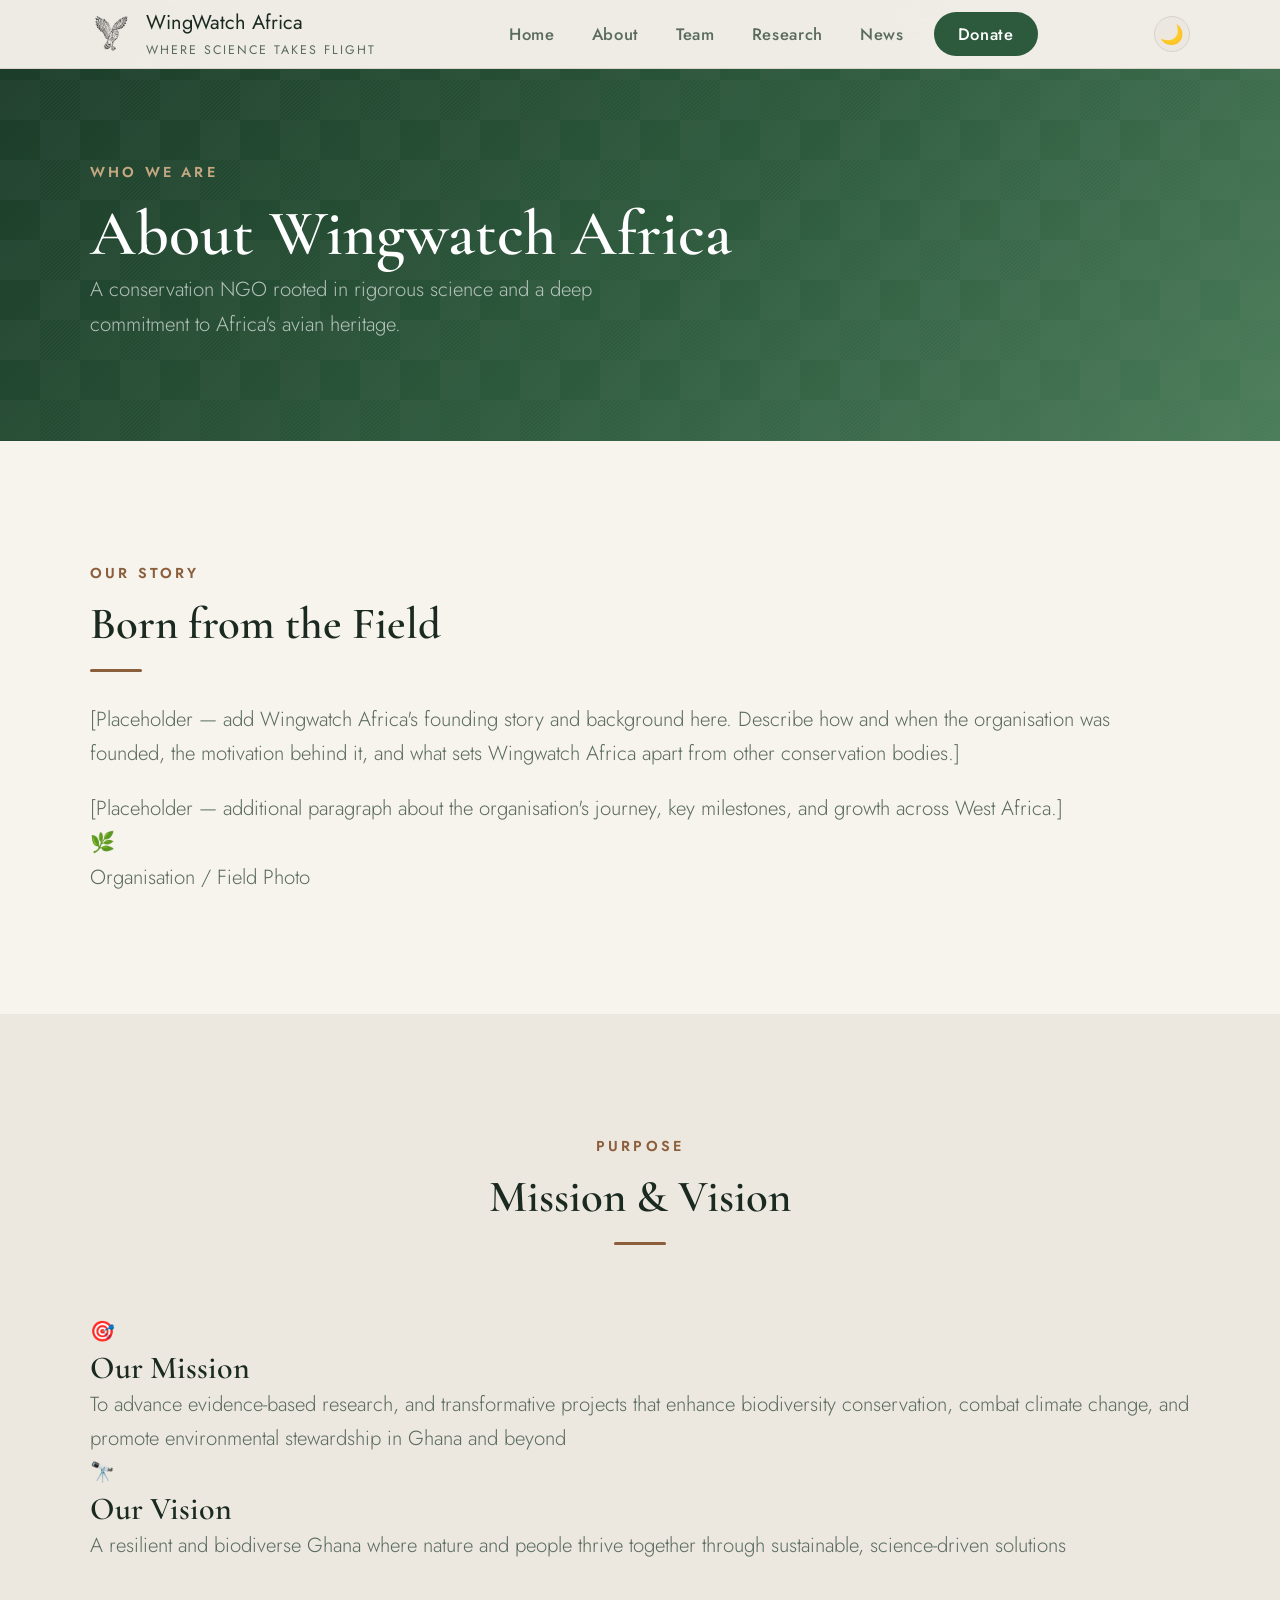
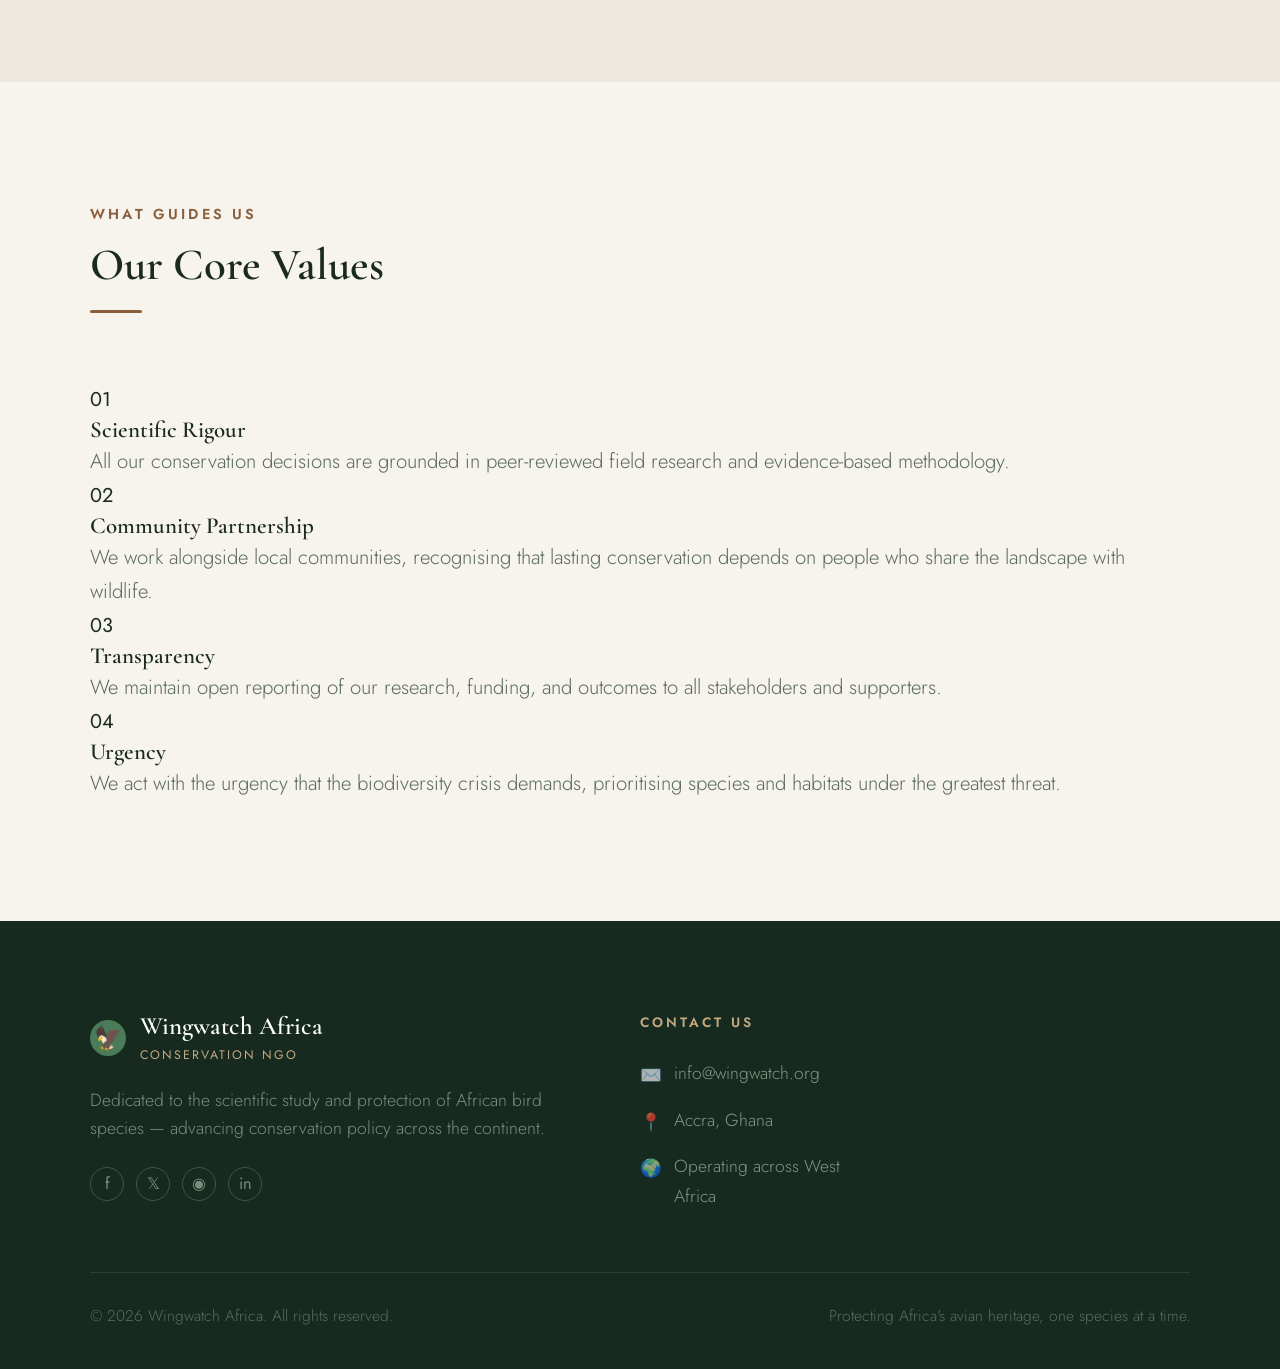
==== about/index.html @ 9b52db0e "Wow" ====
<!DOCTYPE html>
<html lang="en">
<head>
  <meta charset="UTF-8" />
  <meta name="viewport" content="width=device-width, initial-scale=1.0" />
  <meta name="description" content="About Wingwatch Africa — our mission, vision and conservation partners." />
  <title>About | Wingwatch Africa</title>
  <link rel="icon" type="image/x-icon" href="../assets/logos/favicon.png">
  <link rel="stylesheet" href="../style.css" />
  <link rel="stylesheet" href="../about.css" />
</head>
<body>

  <nav class="nav">
    <div class="nav__inner">
      <a class="nav__logo" href="#">
    <img src="../assets/logos/logo-icon.png" alt="Wingwatch Africa Logo" class="nav__logo-img" />
    <div>
      <span class="nav__logo-text">WingWatch Africa</span>
      <span class="nav__logo-sub">Where Science Takes Flight</span>
    </div>
  </a>
      <ul class="nav__links">
        <li><a class="nav__link" href="../index.html">Home</a></li>
        <li><a class="nav__link" href="../about/index.html">About</a></li>
        <li><a class="nav__link" href="../team/index.html">Team</a></li>
        <li><a class="nav__link" href="../research/index.html">Research</a></li>
        <li><a class="nav__link" href="../news/index.html">News</a></li>
        <li><a class="nav__link nav__link--donate" href="../donate/index.html">Donate</a></li>
      </ul>
      <div class="nav__controls">
        <button class="theme-toggle" aria-label="Toggle theme">🌙</button>
        <button class="nav__hamburger" aria-label="Open menu" aria-expanded="false">
          <span></span><span></span><span></span>
        </button>
      </div>
    </div>
    <ul class="nav__mobile">
      <li><a class="nav__link" href="../index.html">Home</a></li>
      <li><a class="nav__link" href="../about/index.html">About</a></li>
      <li><a class="nav__link" href="../team/index.html">Team</a></li>
      <li><a class="nav__link" href="../research/index.html">Research</a></li>
      <li><a class="nav__link" href="../news/index.html">News</a></li>
      <li><a class="nav__link nav__link--donate" href="../donate/index.html">Donate</a></li>
    </ul>
  </nav>

  <main>
    <!-- Page Header -->
    <header class="page-header">
      <div class="container page-header__content">
        <span class="section__label animate-fade-up delay-1">Who We Are</span>
        <h1 class="animate-fade-up delay-2">About Wingwatch Africa</h1>
        <p class="animate-fade-up delay-3">
          A conservation NGO rooted in rigorous science and a deep commitment to Africa's avian heritage.
        </p>
      </div>
    </header>

    <!-- About Section -->
    <section class="section">
      <div class="container">
        <div class="about-grid">
          <div class="about-grid__text reveal">
            <span class="section__label">Our Story</span>
            <h2>Born from the Field</h2>
            <div class="divider"></div>
            <p>
              [Placeholder — add Wingwatch Africa's founding story and background here.
              Describe how and when the organisation was founded, the motivation behind it,
              and what sets Wingwatch Africa apart from other conservation bodies.]
            </p>
            <p style="margin-top:1rem;">
              [Placeholder — additional paragraph about the organisation's journey,
              key milestones, and growth across West Africa.]
            </p>
          </div>
          <div class="about-grid__image reveal" style="transition-delay:0.2s">
            <div class="img-placeholder img-placeholder--tall">
              <span>🌿</span>
              <p>Organisation / Field Photo</p>
            </div>
          </div>
        </div>
      </div>
    </section>

    <!-- Mission & Vision -->
    <section class="section mv-section" style="background:var(--bg-secondary);">
      <div class="container">
        <div class="section__header section__header--center reveal">
          <span class="section__label">Purpose</span>
          <h2 class="section__title">Mission & Vision</h2>
          <div class="divider divider--center"></div>
        </div>
        <div class="mv-grid">
          <div class="mv-card reveal">
            <div class="mv-card__icon">🎯</div>
            <h3>Our Mission</h3>
            <p>
              To advance evidence-based research, and transformative projects that enhance biodiversity conservation, combat climate change, and promote environmental stewardship in Ghana and beyond
            </p>
          </div>
          <div class="mv-card mv-card--accent reveal" style="transition-delay:0.2s">
            <div class="mv-card__icon">🔭</div>
            <h3>Our Vision</h3>
            <p>
              A resilient and biodiverse Ghana where nature and people thrive together through sustainable, science-driven solutions
            </p>
          </div>
        </div>
      </div>
    </section>

    <!-- Values -->
    <section class="section">
      <div class="container">
        <div class="section__header reveal">
          <span class="section__label">What Guides Us</span>
          <h2 class="section__title">Our Core Values</h2>
          <div class="divider"></div>
        </div>
        <div class="values-grid">
          <div class="value-item reveal">
            <span class="value-item__num">01</span>
            <h4>Scientific Rigour</h4>
            <p>All our conservation decisions are grounded in peer-reviewed field research and evidence-based methodology.</p>
          </div>
          <div class="value-item reveal" style="transition-delay:0.1s">
            <span class="value-item__num">02</span>
            <h4>Community Partnership</h4>
            <p>We work alongside local communities, recognising that lasting conservation depends on people who share the landscape with wildlife.</p>
          </div>
          <div class="value-item reveal" style="transition-delay:0.2s">
            <span class="value-item__num">03</span>
            <h4>Transparency</h4>
            <p>We maintain open reporting of our research, funding, and outcomes to all stakeholders and supporters.</p>
          </div>
          <div class="value-item reveal" style="transition-delay:0.3s">
            <span class="value-item__num">04</span>
            <h4>Urgency</h4>
            <p>We act with the urgency that the biodiversity crisis demands, prioritising species and habitats under the greatest threat.</p>
          </div>
        </div>
      </div>
    </section>

    <!-- Partners
    <section class="section partners-section" style="background:var(--bg-secondary);">
      <div class="container">
        <div class="section__header section__header--center reveal">
          <span class="section__label">Supporters</span>
          <h2 class="section__title">Funding Partners</h2>
          <div class="divider divider--center"></div>
          <p class="section__subtitle">
            Our conservation work is made possible through the generous support
            of leading international organisations dedicated to biodiversity research.
          </p>
        </div>
        <div class="partners-grid">
          <div class="partner-card reveal">
            <div class="partner-card__logo">
              <div class="img-placeholder" style="min-height:80px;"><span style="font-size:1rem;">🐦</span></div>
            </div>
            <h4>African Bird Club</h4>
            <p>Research grant supporting field studies on <strong>Bateleur</strong> ecology and conservation in Ghana.</p>
          </div>
          <div class="partner-card reveal" style="transition-delay:0.1s">
            <div class="partner-card__logo">
              <div class="img-placeholder" style="min-height:80px;"><span style="font-size:1rem;">🌿</span></div>
            </div>
            <h4>Mohamed bin Zayed Species Conservation Fund</h4>
            <p>Funding support for conservation of the <strong>White-naped Mangabey</strong> in Ankasa Conservation Area.</p>
          </div>
          <div class="partner-card reveal" style="transition-delay:0.2s">
            <div class="partner-card__logo">
              <div class="img-placeholder" style="min-height:80px;"><span style="font-size:1rem;">🦉</span></div>
            </div>
            <h4>The Rufford Foundation</h4>
            <p>Grant supporting <strong>Hooded Vulture</strong> conservation awareness and ecological research in Ghana.</p>
          </div>
          <div class="partner-card reveal" style="transition-delay:0.3s">
            <div class="partner-card__logo">
              <div class="img-placeholder" style="min-height:80px;"><span style="font-size:1rem;">🔬</span></div>
            </div>
            <h4>IdeaWild</h4>
            <p>Equipment grant supporting field-based ecological research and biodiversity monitoring activities.</p>
          </div>
          <div class="partner-card reveal" style="transition-delay:0.4s">
            <div class="partner-card__logo">
              <div class="img-placeholder" style="min-height:80px;"><span style="font-size:1rem;">🎓</span></div>
            </div>
            <h4>A.P. Leventis Ornithological Research Institute</h4>
            <p>Master's research bursary supporting advanced ornithological training and field research.</p>
          </div>
        </div>
      </div>
    </section> -->
  </main>

  <!-- Footer -->
  <footer class="footer">
    <div class="container">
      <div class="footer__grid">
        <div>
          <div class="footer__brand-logo">
            <div class="footer__brand-logo-icon">🦅</div>
            <div>
              <span class="footer__brand-name">Wingwatch Africa</span>
              <span class="footer__brand-sub">Conservation NGO</span>
            </div>
          </div>
          <p class="footer__tagline">Dedicated to the scientific study and protection of African bird species — advancing conservation policy across the continent.</p>
          <div class="footer__socials">
            <a class="footer__social" href="#" aria-label="Facebook">f</a>
            <a class="footer__social" href="#" aria-label="Twitter">𝕏</a>
            <a class="footer__social" href="#" aria-label="Instagram">◉</a>
            <a class="footer__social" href="#" aria-label="LinkedIn">in</a>
          </div>
        </div>
        <div>
          <p class="footer__heading">Contact Us</p>
          <div class="footer__contact">
            <div class="footer__contact-item"><span>✉️</span><a class="footer__link" href="mailto:info@wingwatch.org">info@wingwatch.org</a></div>
            <div class="footer__contact-item"><span>📍</span><span>Accra, Ghana</span></div>
            <div class="footer__contact-item"><span>🌍</span><span>Operating across West Africa</span></div>
          </div>
        </div>
      </div>
      <div class="footer__bottom">
        <p class="footer__copy">© 2026 Wingwatch Africa. All rights reserved.</p>
        <p class="footer__copy">Protecting Africa's avian heritage, one species at a time.</p>
      </div>
    </div>
  </footer>

  <script src="../main.js"></script>
</body>
</html>
---- style.css ----
/* ============================================================
   WINGWATCH AFRICA — Global Stylesheet
   Nature greens & earth tones | Cormorant Garamond + Jost
   ============================================================ */

@import url('https://fonts.googleapis.com/css2?family=Cormorant+Garamond:ital,wght@0,300;0,400;0,600;0,700;1,300;1,400&family=Jost:wght@300;400;500;600&display=swap');

:root {
  --primary:        #2d5a3d;
  --primary-light:  #4a7c59;
  --primary-dark:   #1a3a27;
  --accent:         #8b5e3c;
  --accent-light:   #c4a882;
  --accent-pale:    #ede5d8;

  --bg:             #f7f3ed;
  --bg-secondary:   #ede8df;
  --bg-card:        #ffffff;
  --text:           #1a2a20;
  --text-muted:     #5a6b5e;
  --text-light:     #8a9e8f;
  --border:         #d8d3cb;

  --nav-bg:         rgba(247,243,237,0.96);
  --footer-bg:      #162a1f;
  --footer-text:    #b8d4be;

  --shadow-sm:  0 2px 8px rgba(26,42,32,0.07);
  --shadow-md:  0 8px 28px rgba(26,42,32,0.12);
  --shadow-lg:  0 24px 64px rgba(26,42,32,0.18);

  --radius:    4px;
  --radius-md: 8px;
  --radius-lg: 16px;
  --radius-xl: 24px;

  --transition:      all 0.3s cubic-bezier(0.4,0,0.2,1);
  --transition-slow: all 0.6s cubic-bezier(0.4,0,0.2,1);
}

[data-theme="dark"] {
  --bg:           #0d1c13;
  --bg-secondary: #142019;
  --bg-card:      #1b2e22;
  --text:         #e6efe9;
  --text-muted:   #87aa93;
  --text-light:   #547a60;
  --border:       #253d2e;
  --nav-bg:       rgba(13,28,19,0.96);
  --accent-pale:  #1b2e22;
  --shadow-sm:    0 2px 8px rgba(0,0,0,0.35);
  --shadow-md:    0 8px 28px rgba(0,0,0,0.45);
  --shadow-lg:    0 24px 64px rgba(0,0,0,0.55);
}

*, *::before, *::after { box-sizing: border-box; margin: 0; padding: 0; }
html { scroll-behavior: smooth;  smooth; font-size: 20px;}
body {
  font-family: 'Jost', sans-serif;
  background: var(--bg);
  color: var(--text);
  line-height: 1.7;
  transition: background 0.35s ease, color 0.35s ease;
  overflow-x: hidden;
}
img { max-width: 100%; display: block; }
a  { color: inherit; text-decoration: none; }
ul { list-style: none; }

/* Typography */
h1,h2,h3,h4,h5 {
  font-family: 'Cormorant Garamond', serif;
  line-height: 1.18;
  color: var(--text);
}
h1 { font-size: clamp(2.4rem,5vw,4.2rem); font-weight: 600; }
h2 { font-size: clamp(1.8rem,3.5vw,2.9rem); font-weight: 600; }
h3 { font-size: clamp(1.2rem,2.5vw,1.75rem); font-weight: 600; }
h4 { font-size: 1.15rem; font-weight: 600; }
p  { color: var(--text-muted); font-weight: 300; font-size: 1.02rem; }

/* Layout */
.container { max-width: 1180px; margin: 0 auto; padding: 0 2rem; }
.container--narrow { max-width: 780px; margin: 0 auto; padding: 0 2rem; }
.section    { padding: 6rem 0; }
.section--sm { padding: 3.5rem 0; }
.section--lg { padding: 9rem 0; }

/* Section labels */
.section__label {
  font-family: 'Jost', sans-serif;
  font-size: 0.72rem;
  font-weight: 600;
  letter-spacing: 0.22em;
  text-transform: uppercase;
  color: var(--accent);
  display: block;
  margin-bottom: 0.6rem;
}
.section__title  { margin-bottom: 0.75rem; }
.section__subtitle {
  font-size: 1.05rem;
  color: var(--text-muted);
  max-width: 580px;
  margin-bottom: 3rem;
}
.section__header { margin-bottom: 3.5rem; }
.section__header--center { text-align: center; }
.section__header--center .section__subtitle { margin: 0 auto 3rem; }

/* Divider */
.divider { width: 52px; height: 3px; background: var(--accent); border-radius: 2px; margin: 0.9rem 0 1.5rem; }
.divider--center { margin: 0.9rem auto 1.5rem; }

/* Tag */
.tag {
  display: inline-block;
  padding: 0.22rem 0.8rem;
  background: var(--accent-pale);
  color: var(--accent);
  border-radius: 50px;
  font-size: 0.73rem;
  font-weight: 500;
  letter-spacing: 0.06em;
  font-family: 'Jost', sans-serif;
}

/* ── Navigation ── */
.nav {
  position: fixed; top: 0; left: 0; right: 0; z-index: 1000;
  background: var(--nav-bg);
  backdrop-filter: blur(14px);
  -webkit-backdrop-filter: blur(14px);
  border-bottom: 1px solid var(--border);
  transition: var(--transition);
}
.nav__inner {
  max-width: 1180px; margin: 0 auto; padding: 0 2rem;
  height: 68px; display: flex; align-items: center; justify-content: space-between;
}

.nav__logo-img {
  width: 42px;
  height: auto;
  display: block;
  flex-shrink: 0;
  transition: transform 0.3s ease;
}

.nav__logo:hover .nav__logo-img {
  transform: rotate(8deg) scale(1.05);
}

.nav__logo { display: flex; align-items: center; gap: 0.7rem; }

.nav__logo-sub {
  font-family: 'Jost', sans-serif;
  font-size: 0.62rem; letter-spacing: 0.16em;
  text-transform: uppercase; color: var(--text-muted); display: block;
}
.nav__links { display: flex; align-items: center; gap: 0.15rem; }
.nav__link {
  font-size: 0.83rem; font-weight: 500; letter-spacing: 0.04em;
  color: var(--text-muted); padding: 0.45rem 0.85rem;
  border-radius: var(--radius); transition: var(--transition);
}
.nav__link:hover, .nav__link.active { color: var(--primary); background: var(--accent-pale); }
.nav__link--donate {
  background: var(--primary); color: #fff !important;
  padding: 0.5rem 1.2rem; border-radius: 50px; margin-left: 0.5rem;
}
.nav__link--donate:hover { background: var(--accent) !important; }
.nav__controls { display: flex; align-items: center; gap: 0.6rem; }
.theme-toggle {
  background: var(--bg-secondary); border: 1px solid var(--border);
  color: var(--text-muted); width: 36px; height: 36px; border-radius: 50%;
  cursor: pointer; display: flex; align-items: center; justify-content: center;
  font-size: 0.95rem; transition: var(--transition);
}
.theme-toggle:hover { background: var(--primary); color: white; border-color: var(--primary); }
.nav__hamburger {
  display: none; flex-direction: column; gap: 5px;
  cursor: pointer; padding: 4px; background: none; border: none;
}
.nav__hamburger span { width: 22px; height: 2px; background: var(--text); border-radius: 2px; display: block; transition: var(--transition); }
.nav__mobile {
  display: none; flex-direction: column;
  background: var(--nav-bg); border-top: 1px solid var(--border);
  padding: 1rem 2rem 1.5rem; gap: 0.2rem;
}
.nav__mobile.open { display: flex; }
.nav__mobile .nav__link { font-size: 0.92rem; padding: 0.6rem 0.85rem; }

/* ── Page Header ── */
.page-header {
  background: linear-gradient(135deg, var(--primary-dark) 0%, var(--primary) 55%, var(--primary-light) 100%);
  padding: 8rem 0 5rem; position: relative; overflow: hidden;
}
.page-header::before {
  content: '';position: absolute; inset: 0;
  background: url("data:image/svg+xml,%3Csvg width='80' height='80' viewBox='0 0 80 80' xmlns='http://www.w3.org/2000/svg'%3E%3Cg fill='%23ffffff' fill-opacity='0.03'%3E%3Cpath d='M0 0h40v40H0V0zm40 40h40v40H40V40zm0-40h2l-2 2V0zm0 4l4-4h2l-6 6V4zm0 4l8-8h2L40 10V8zm0 4L52 0h2L40 14v-2zm0 4L56 0h2L40 18v-2zm0 4L60 0h2L40 22v-2zm0 4L64 0h2L40 26v-2zm0 4L68 0h2L40 30v-2zm0 4L72 0h2L40 34v-2zm0 4L76 0h2L40 38v-2zm0 4L80 0v2L42 40h-2zm4 0L80 4v2L46 40h-2zm4 0L80 8v2L50 40h-2zm4 0L80 12v2L54 40h-2zm4 0L80 16v2L58 40h-2zm4 0L80 20v2L62 40h-2zm4 0L80 24v2L66 40h-2zm4 0L80 28v2L70 40h-2zm4 0L80 32v2L74 40h-2zm4 0L80 36v2L78 40h-2zm4 0L80 40v-1'/%3E%3C/g%3E%3C/svg%3E");
}
.page-header__content { position: relative; z-index: 1; }
.page-header .section__label { color: var(--accent-light); opacity: 0.85; }
.page-header h1 { color: #fff; }
.page-header p  { color: rgba(255,255,255,0.65); max-width: 560px; }

/* ── Buttons ── */
.btn {
  display: inline-flex; align-items: center; gap: 0.5rem;
  padding: 0.8rem 2rem; border-radius: 50px;
  font-family: 'Jost', sans-serif; font-size: 0.875rem;
  font-weight: 500; letter-spacing: 0.04em;
  cursor: pointer; transition: var(--transition);
  border: 2px solid transparent; text-decoration: none;
}
.btn--primary { background: var(--primary); color: white; border-color: var(--primary); }
.btn--primary:hover { background: var(--primary-dark); border-color: var(--primary-dark); transform: translateY(-2px); box-shadow: var(--shadow-md); }
.btn--outline { background: transparent; color: var(--primary); border-color: var(--primary); }
.btn--outline:hover { background: var(--primary); color: white; transform: translateY(-2px); }
.btn--accent { background: var(--accent); color: white; border-color: var(--accent); }
.btn--accent:hover { background: #7a5234; transform: translateY(-2px); box-shadow: var(--shadow-md); }
.btn--white { background: white; color: var(--primary); border-color: white; }
.btn--white:hover { background: transparent; color: white; transform: translateY(-2px); }

/* ── Cards ── */
.card {
  background: var(--bg-card); border-radius: var(--radius-lg);
  overflow: hidden; box-shadow: var(--shadow-sm);
  border: 1px solid var(--border); transition: var(--transition);
}
.card:hover { transform: translateY(-5px); box-shadow: var(--shadow-md); }
.card__body { padding: 1.75rem; }

/* ── Footer ── */
.footer { background: var(--footer-bg); color: var(--footer-text); padding: 4.5rem 0 2rem; }
.footer__grid {
  display: grid; grid-template-columns: 2fr 1fr 1fr;
  gap: 3rem; margin-bottom: 3rem;
}
.footer__brand-logo { display: flex; align-items: center; gap: 0.7rem; margin-bottom: 1rem; }
.footer__brand-logo-icon {
  width: 36px; height: 36px; background: var(--primary-light); border-radius: 50%;
  display: flex; align-items: center; justify-content: center; font-size: 1.15rem;
}
.footer__brand-name {
  font-family: 'Cormorant Garamond', serif;
  font-size: 1.25rem; font-weight: 600; color: #fff; line-height: 1.1;
}
.footer__brand-sub {
  font-family: 'Jost', sans-serif;
  font-size: 0.62rem; letter-spacing: 0.16em;
  text-transform: uppercase; color: var(--accent-light); display: block;
}
.footer__tagline { color: rgba(184,212,190,0.6); font-size: 0.88rem; font-weight: 300; line-height: 1.6; }
.footer__heading {
  font-family: 'Jost', sans-serif; font-size: 0.68rem;
  letter-spacing: 0.22em; text-transform: uppercase;
  color: var(--accent-light); margin-bottom: 1.25rem; font-weight: 600;
}
.footer__links { display: flex; flex-direction: column; gap: 0.55rem; }
.footer__link { color: rgba(184,212,190,0.65); font-size: 0.875rem; font-weight: 300; transition: var(--transition); }
.footer__link:hover { color: white; padding-left: 5px; }
.footer__contact { display: flex; flex-direction: column; gap: 0.75rem; }
.footer__contact-item {
  display: flex; align-items: flex-start; gap: 0.6rem;
  color: rgba(184,212,190,0.65); font-size: 0.875rem; font-weight: 300;
}
.footer__contact-item span:first-child { margin-top: 2px; flex-shrink: 0; }
.footer__socials { display: flex; gap: 0.6rem; margin-top: 1.25rem; }
.footer__social {
  width: 34px; height: 34px; border-radius: 50%;
  border: 1px solid rgba(184,212,190,0.25);
  display: flex; align-items: center; justify-content: center;
  color: rgba(184,212,190,0.6); font-size: 0.82rem; transition: var(--transition);
}
.footer__social:hover { background: var(--primary-light); border-color: var(--primary-light); color: white; }
.footer__bottom {
  border-top: 1px solid rgba(184,212,190,0.12);
  padding-top: 1.5rem; display: flex;
  align-items: center; justify-content: space-between; flex-wrap: wrap; gap: 1rem;
}
.footer__copy { font-size: 0.78rem; color: rgba(184,212,190,0.4); font-weight: 300; }

/* ── Animations ── */
@keyframes fadeUp   { from { opacity:0; transform:translateY(30px); } to { opacity:1; transform:translateY(0); } }
@keyframes fadeIn   { from { opacity:0; } to { opacity:1; } }
@keyframes slideRight { from { opacity:0; transform:translateX(-30px); } to { opacity:1; transform:translateX(0); } }

.animate-fade-up    { animation: fadeUp 0.85s ease both; }
.animate-fade-in    { animation: fadeIn 0.85s ease both; }
.animate-slide-right { animation: slideRight 0.85s ease both; }

.delay-1 { animation-delay: 0.1s; }
.delay-2 { animation-delay: 0.2s; }
.delay-3 { animation-delay: 0.35s; }
.delay-4 { animation-delay: 0.5s; }
.delay-5 { animation-delay: 0.65s; }

/* Scroll reveal */
.reveal { opacity:0; transform:translateY(22px); transition: opacity 0.7s ease, transform 0.7s ease; }
.reveal.visible { opacity:1; transform:translateY(0); }

/* ── Responsive ── */
@media (max-width: 900px) {
  .nav__links { display: none; }
  .nav__hamburger { display: flex; }
  .footer__grid { grid-template-columns: 1fr 1fr; }
  .footer__grid > *:first-child { grid-column: 1/-1; }
}
@media (max-width: 600px) {
  .container { padding: 0 1.25rem; }
  .section { padding: 4rem 0; }
  .footer__grid { grid-template-columns: 1fr; }
  .footer__bottom { flex-direction: column; text-align: center; }
}
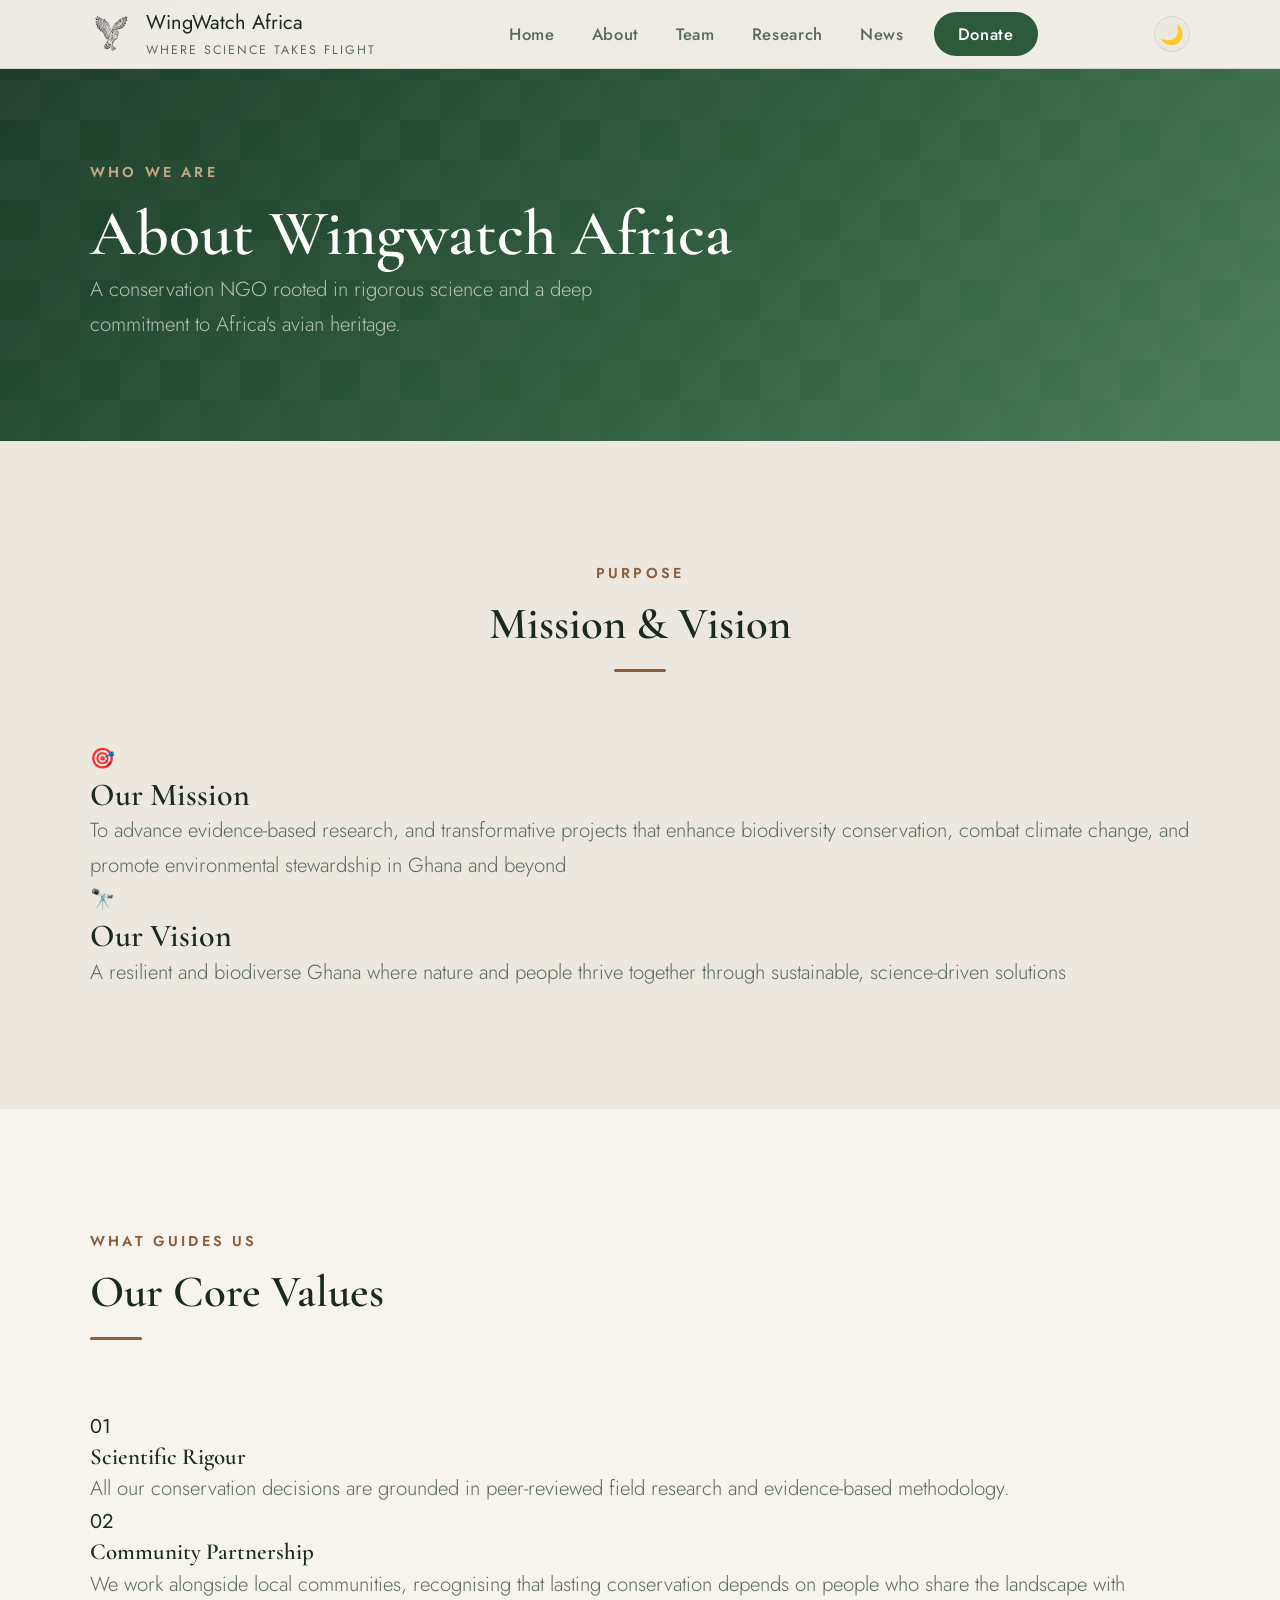
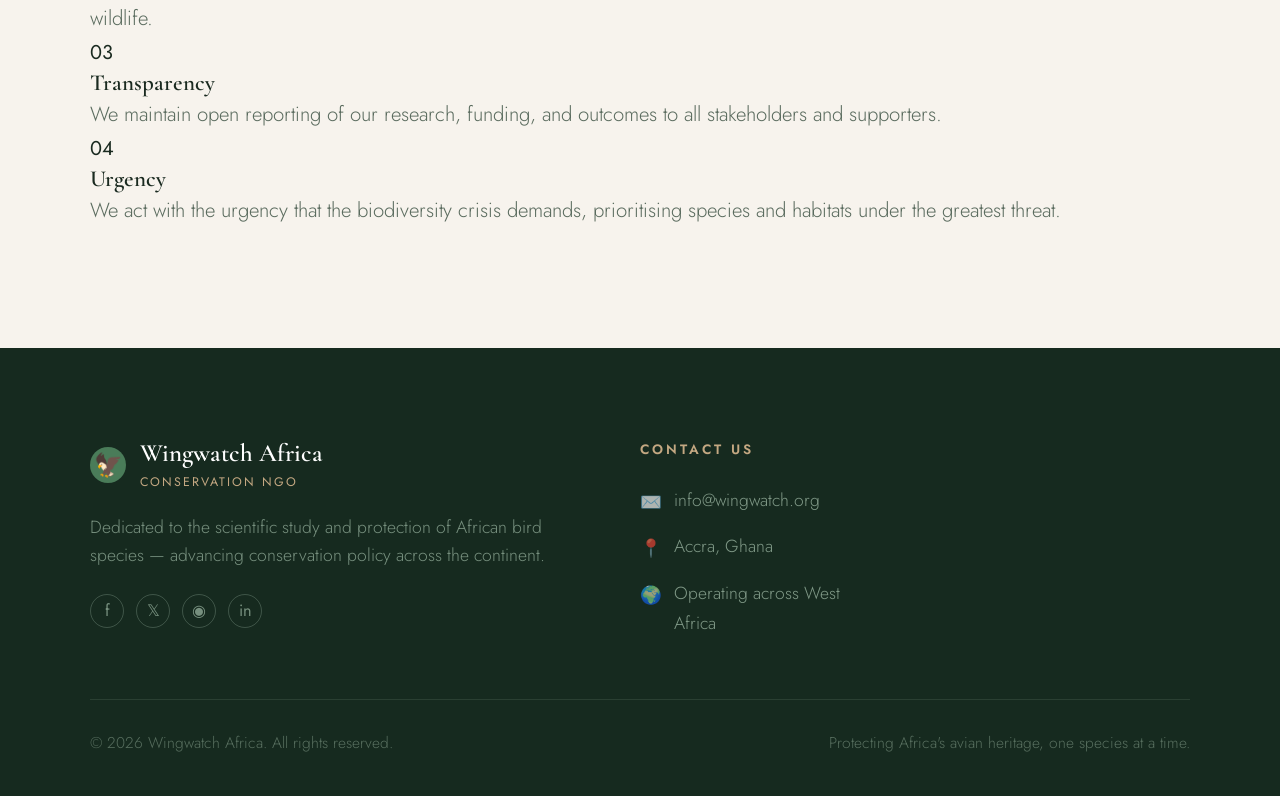
==== commit 6ba99292: "Field" ====
--- a/about/index.html
+++ b/about/index.html
@@ -57,34 +57,7 @@
       </div>
     </header>
 
-    <!-- About Section -->
-    <section class="section">
-      <div class="container">
-        <div class="about-grid">
-          <div class="about-grid__text reveal">
-            <span class="section__label">Our Story</span>
-            <h2>Born from the Field</h2>
-            <div class="divider"></div>
-            <p>
-              [Placeholder — add Wingwatch Africa's founding story and background here.
-              Describe how and when the organisation was founded, the motivation behind it,
-              and what sets Wingwatch Africa apart from other conservation bodies.]
-            </p>
-            <p style="margin-top:1rem;">
-              [Placeholder — additional paragraph about the organisation's journey,
-              key milestones, and growth across West Africa.]
-            </p>
-          </div>
-          <div class="about-grid__image reveal" style="transition-delay:0.2s">
-            <div class="img-placeholder img-placeholder--tall">
-              <span>🌿</span>
-              <p>Organisation / Field Photo</p>
-            </div>
-          </div>
-        </div>
-      </div>
-    </section>
-
+    
     <!-- Mission & Vision -->
     <section class="section mv-section" style="background:var(--bg-secondary);">
       <div class="container">
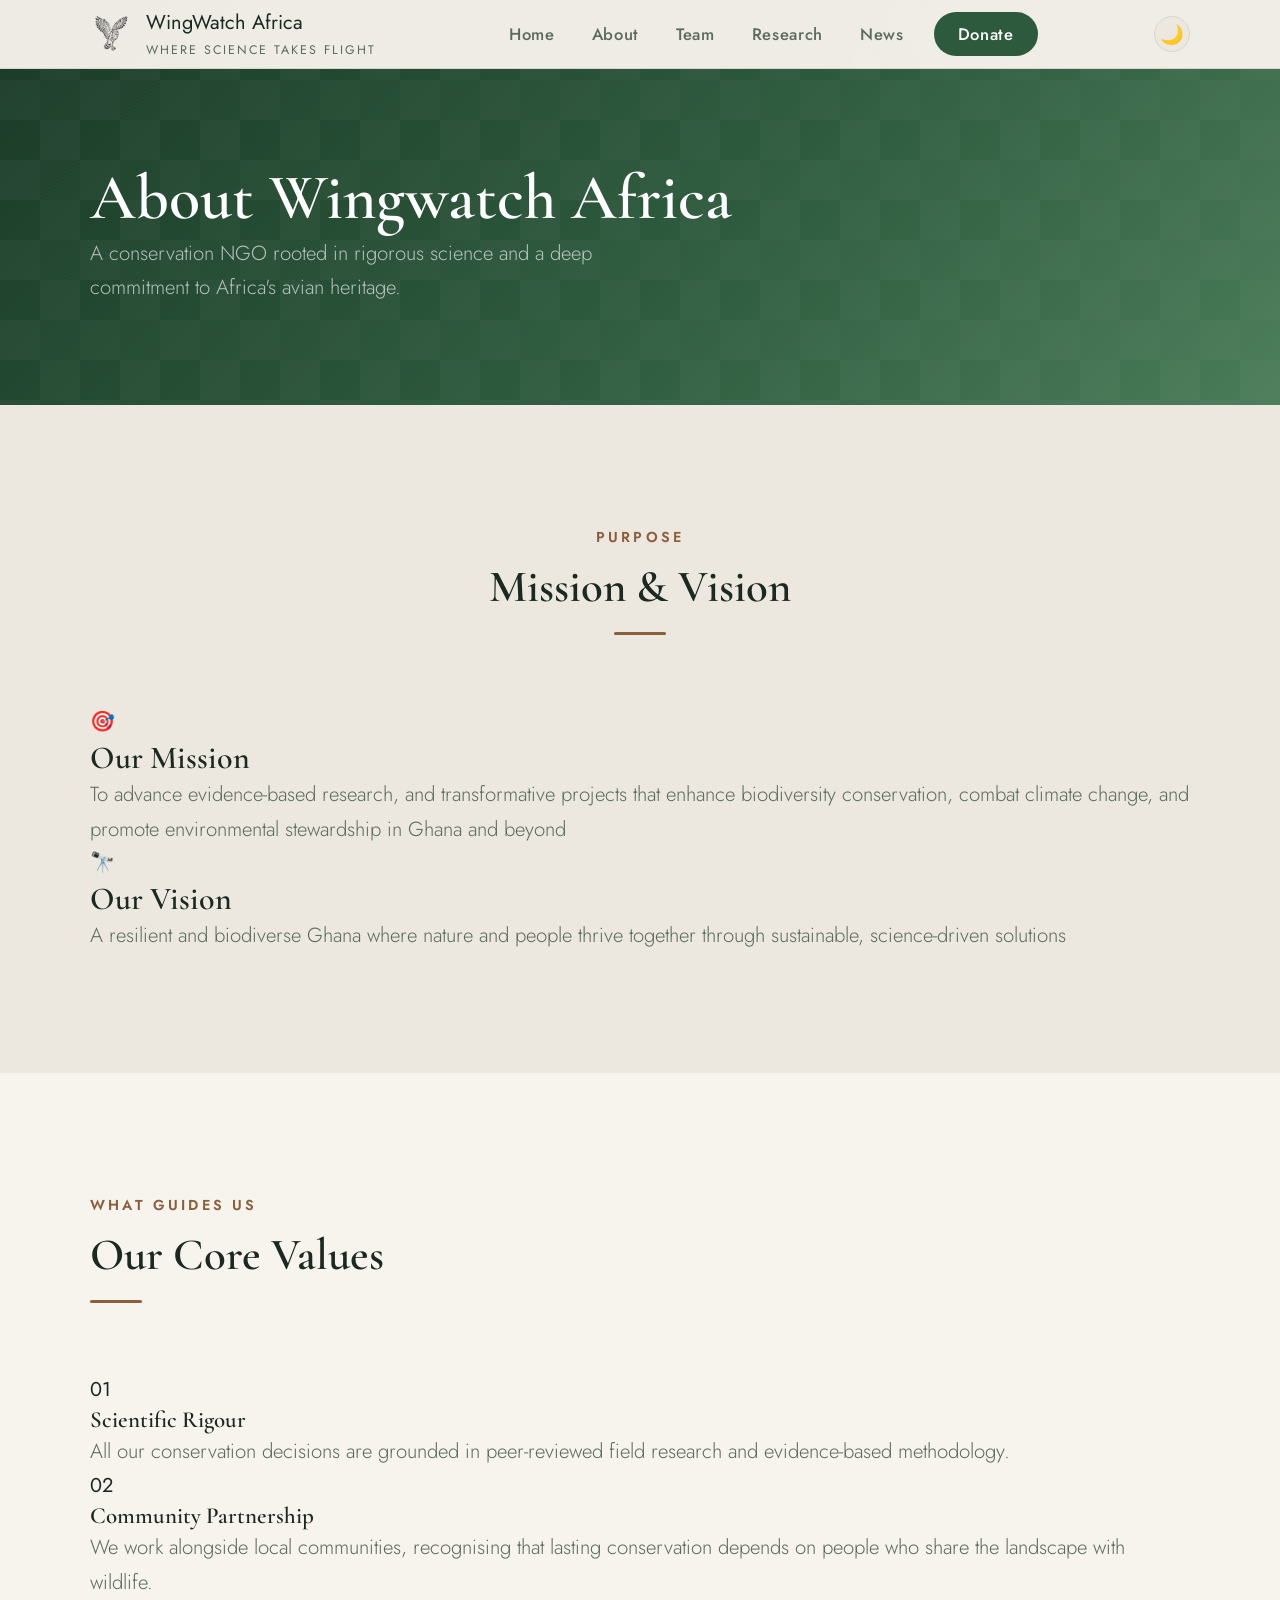
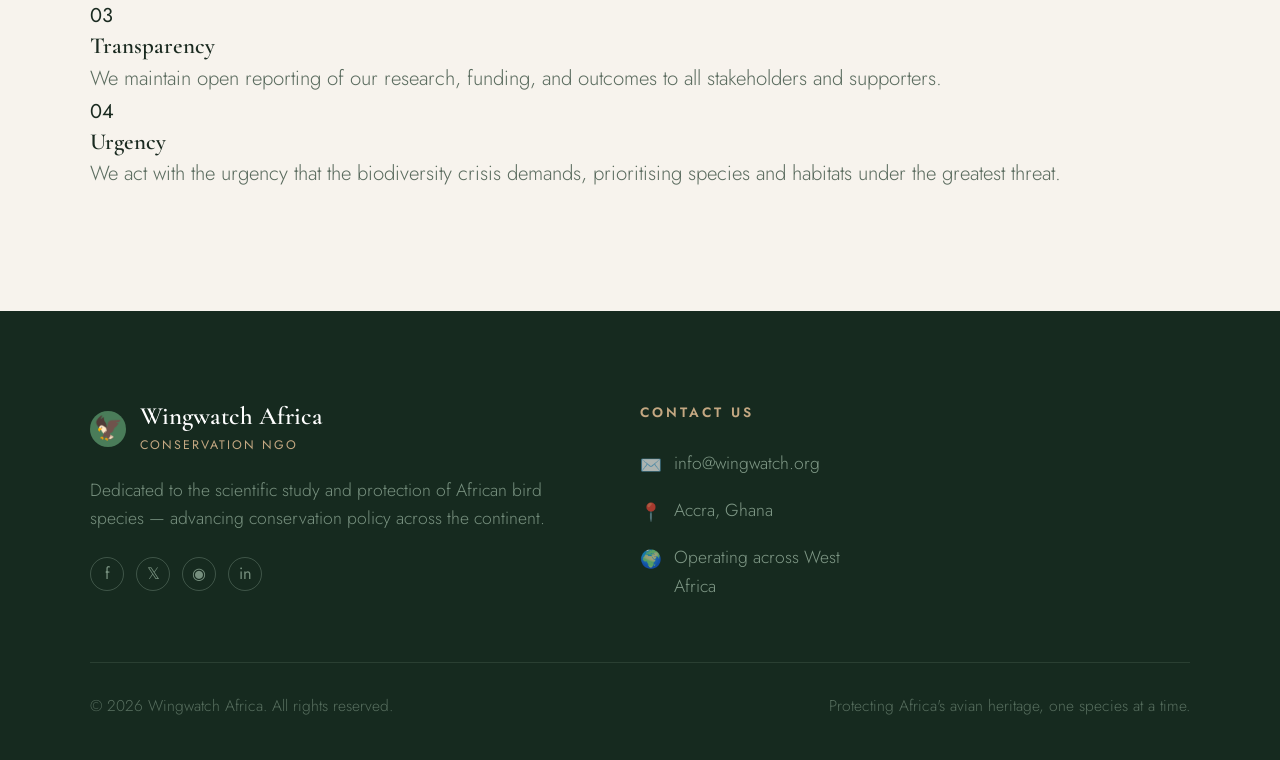
==== commit ec45a33e: "New" ====
--- a/about/index.html
+++ b/about/index.html
@@ -49,7 +49,6 @@
     <!-- Page Header -->
     <header class="page-header">
       <div class="container page-header__content">
-        <span class="section__label animate-fade-up delay-1">Who We Are</span>
         <h1 class="animate-fade-up delay-2">About Wingwatch Africa</h1>
         <p class="animate-fade-up delay-3">
           A conservation NGO rooted in rigorous science and a deep commitment to Africa's avian heritage.
@@ -57,7 +56,7 @@
       </div>
     </header>
 
-    
+
     <!-- Mission & Vision -->
     <section class="section mv-section" style="background:var(--bg-secondary);">
       <div class="container">
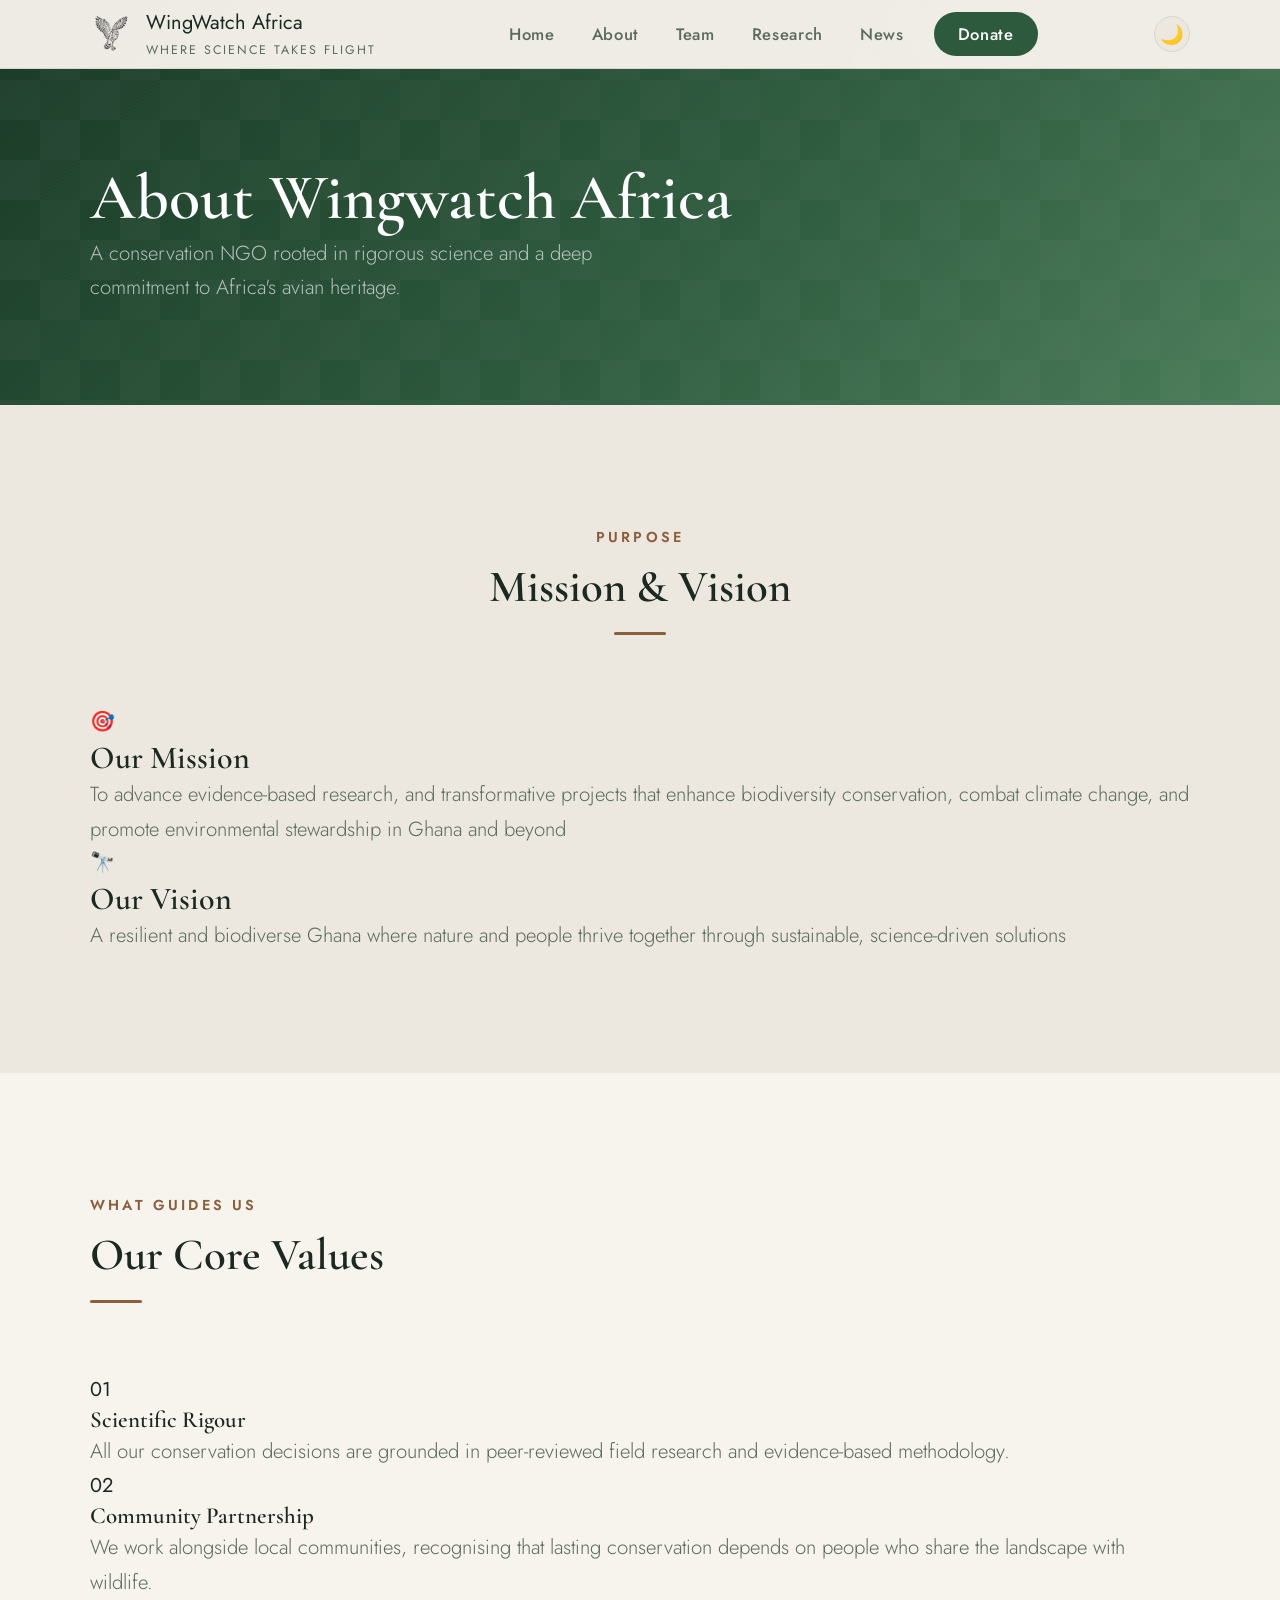
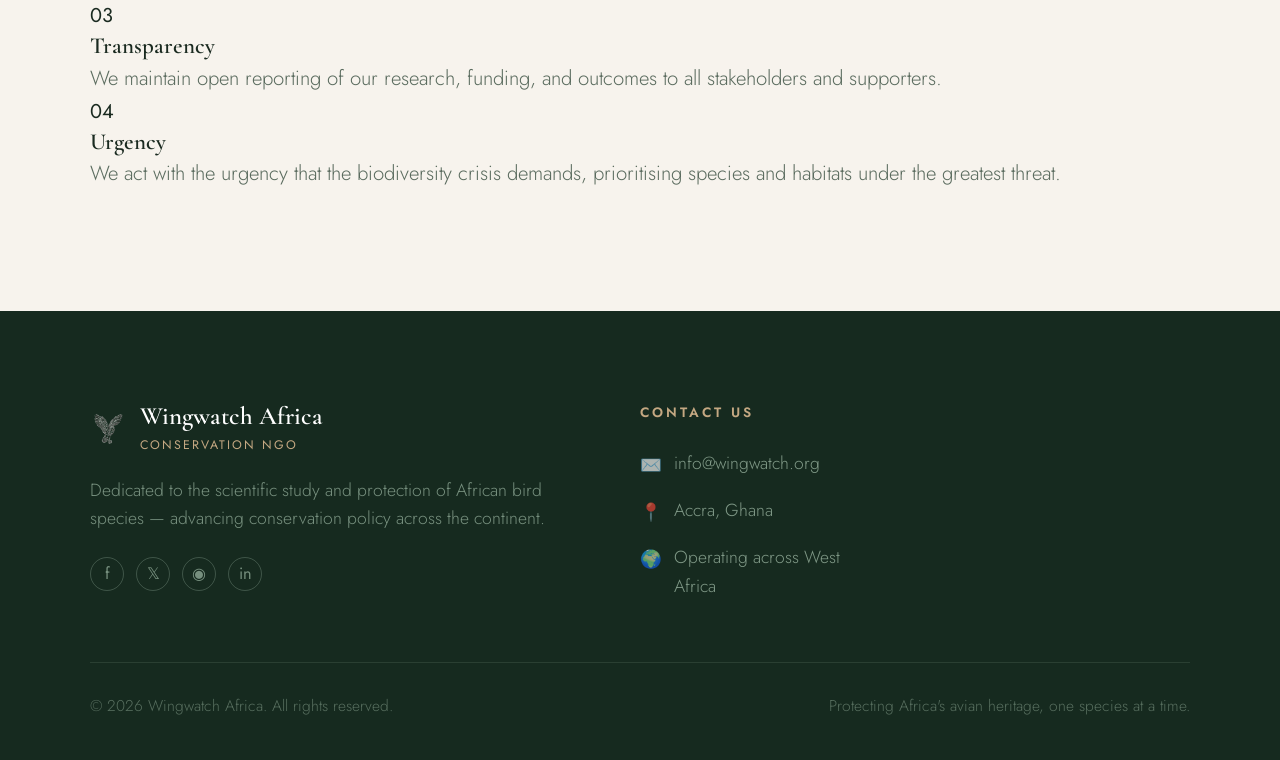
==== commit fc879932: "Latest" ====
--- a/about/index.html
+++ b/about/index.html
@@ -176,7 +176,7 @@
       <div class="footer__grid">
         <div>
           <div class="footer__brand-logo">
-            <div class="footer__brand-logo-icon">🦅</div>
+            <img src="../assets/logos/logo-icon.png" alt="Wingwatch Africa" style="width:36px; height:auto; filter:brightness(1.5);" />
             <div>
               <span class="footer__brand-name">Wingwatch Africa</span>
               <span class="footer__brand-sub">Conservation NGO</span>
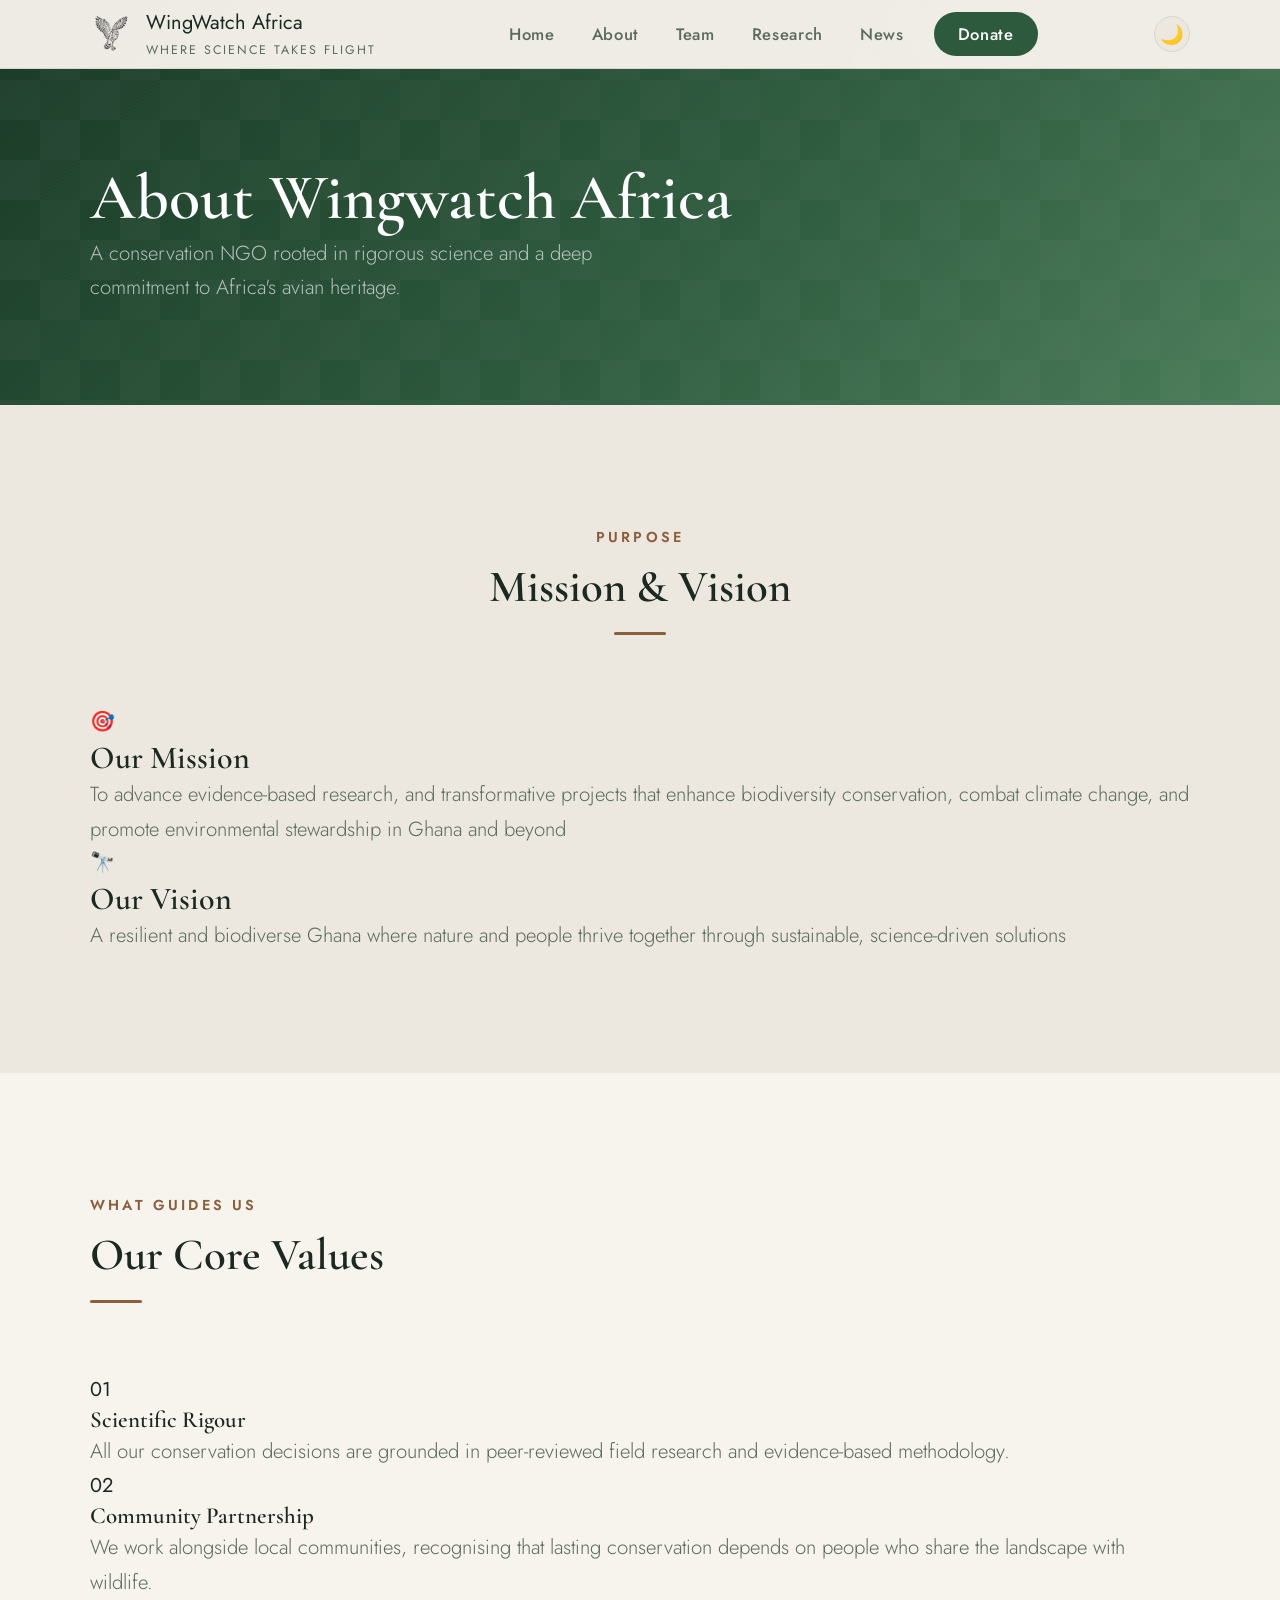
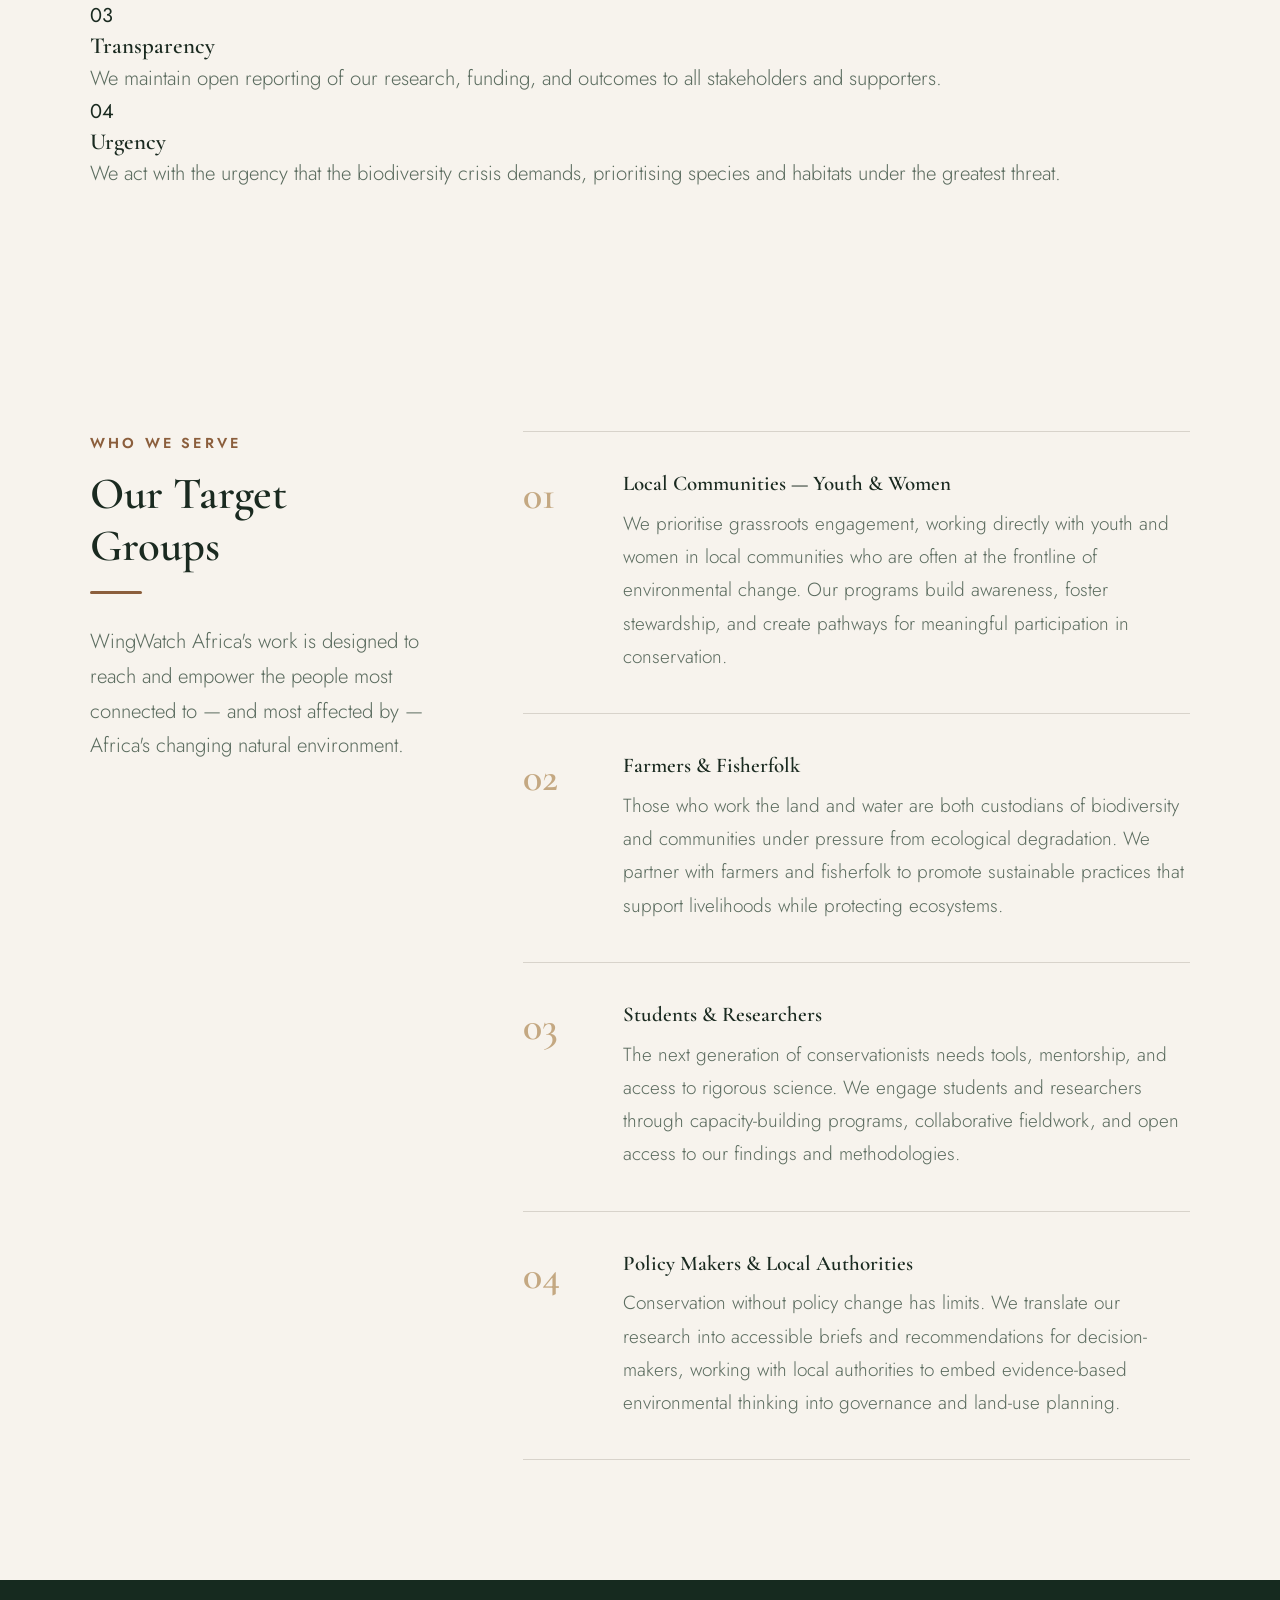
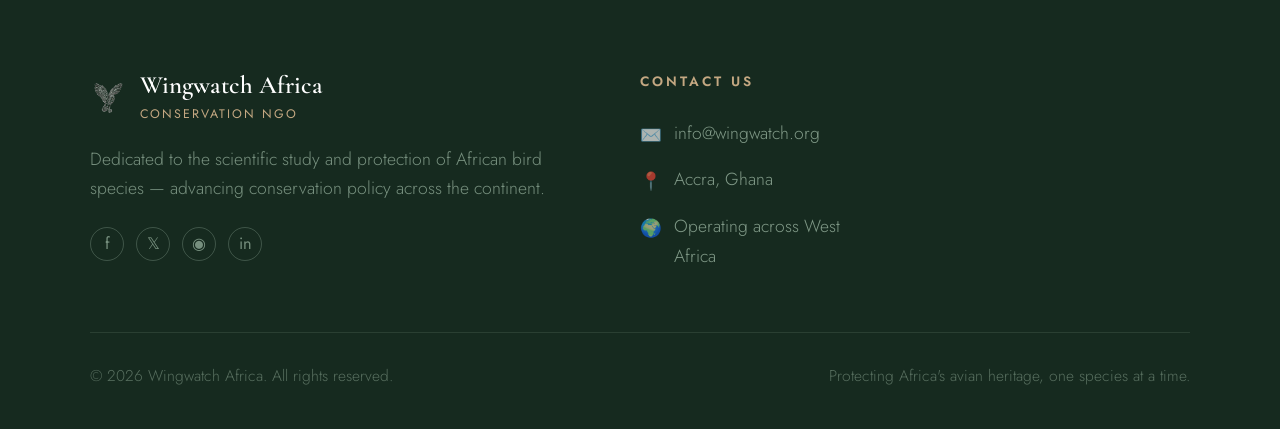
==== commit f2fbf051: "Apt" ====
--- a/about/index.html
+++ b/about/index.html
@@ -168,6 +168,84 @@
         </div>
       </div>
     </section> -->
+
+    <!-- ── Target Groups ── -->
+    <section class="section target-groups">
+      <div class="container">
+        <div class="target-groups__grid">
+
+          <div class="target-groups__header reveal">
+            <span class="section__label">Who We Serve</span>
+            <h2>Our Target Groups</h2>
+            <div class="divider"></div>
+            <p>
+              WingWatch Africa's work is designed to reach and empower the people
+              most connected to — and most affected by — Africa's changing
+              natural environment.
+            </p>
+          </div>
+
+          <div class="target-groups__list">
+
+            <div class="target-item reveal">
+              <div class="target-item__number">01</div>
+              <div class="target-item__body">
+                <h4>Local Communities — Youth & Women</h4>
+                <p>
+                  We prioritise grassroots engagement, working directly with youth
+                  and women in local communities who are often at the frontline of
+                  environmental change. Our programs build awareness, foster
+                  stewardship, and create pathways for meaningful participation
+                  in conservation.
+                </p>
+              </div>
+            </div>
+
+            <div class="target-item reveal" style="transition-delay:0.1s">
+              <div class="target-item__number">02</div>
+              <div class="target-item__body">
+                <h4>Farmers & Fisherfolk</h4>
+                <p>
+                  Those who work the land and water are both custodians of
+                  biodiversity and communities under pressure from ecological
+                  degradation. We partner with farmers and fisherfolk to promote
+                  sustainable practices that support livelihoods while protecting
+                  ecosystems.
+                </p>
+              </div>
+            </div>
+
+            <div class="target-item reveal" style="transition-delay:0.2s">
+              <div class="target-item__number">03</div>
+              <div class="target-item__body">
+                <h4>Students & Researchers</h4>
+                <p>
+                  The next generation of conservationists needs tools, mentorship,
+                  and access to rigorous science. We engage students and researchers
+                  through capacity-building programs, collaborative fieldwork, and
+                  open access to our findings and methodologies.
+                </p>
+              </div>
+            </div>
+
+            <div class="target-item reveal" style="transition-delay:0.3s">
+              <div class="target-item__number">04</div>
+              <div class="target-item__body">
+                <h4>Policy Makers & Local Authorities</h4>
+                <p>
+                  Conservation without policy change has limits. We translate
+                  our research into accessible briefs and recommendations for
+                  decision-makers, working with local authorities to embed
+                  evidence-based environmental thinking into governance and
+                  land-use planning.
+                </p>
+              </div>
+            </div>
+
+          </div>
+        </div>
+      </div>
+    </section>
   </main>
 
   <!-- Footer -->
--- a/style.css
+++ b/style.css
@@ -314,3 +314,108 @@
   .footer__grid { grid-template-columns: 1fr; }
   .footer__bottom { flex-direction: column; text-align: center; }
 }
+/* ── Target Groups ─────────────────────────────────────── */
+/* Add this to style.css so it works on both pages          */
+
+.target-groups { background: var(--bg); }
+
+.target-groups__grid {
+  display: grid;
+  grid-template-columns: 1fr 2fr;
+  gap: 5rem;
+  align-items: start;
+}
+
+/* Sticky header on desktop so it stays visible as you scroll the list */
+.target-groups__header {
+  position: sticky;
+  top: 90px;
+}
+
+.target-groups__header p {
+  margin-top: 0.5rem;
+}
+
+/* List */
+.target-groups__list {
+  display: flex;
+  flex-direction: column;
+  gap: 0;
+}
+
+/* Each item */
+.target-item {
+  display: grid;
+  grid-template-columns: 3.5rem 1fr;
+  gap: 1.5rem;
+  align-items: start;
+  padding: 2rem 0;
+  border-bottom: 1px solid var(--border);
+  transition: var(--transition);
+}
+
+.target-item:first-child {
+  border-top: 1px solid var(--border);
+}
+
+.target-item:hover {
+  padding-left: 0.5rem;
+}
+
+.target-item__number {
+  font-family: 'Cormorant Garamond', serif;
+  font-size: 2rem;
+  font-weight: 600;
+  color: var(--accent-light);
+  line-height: 1;
+  padding-top: 0.15rem;
+  flex-shrink: 0;
+  transition: var(--transition);
+}
+
+[data-theme="dark"] .target-item__number {
+  color: var(--primary-light);
+  opacity: 0.5;
+}
+
+.target-item:hover .target-item__number {
+  color: var(--accent);
+}
+
+.target-item__body h4 {
+  font-size: 1.05rem;
+  margin-bottom: 0.5rem;
+  transition: var(--transition);
+}
+
+.target-item:hover .target-item__body h4 {
+  color: var(--primary);
+}
+
+.target-item__body p {
+  font-size: 0.95rem;
+  line-height: 1.75;
+}
+
+/* ── Responsive ── */
+@media (max-width: 900px) {
+  .target-groups__grid {
+    grid-template-columns: 1fr;
+    gap: 2.5rem;
+  }
+
+  .target-groups__header {
+    position: static;
+  }
+}
+
+@media (max-width: 600px) {
+  .target-item {
+    grid-template-columns: 2.5rem 1fr;
+    gap: 1rem;
+  }
+
+  .target-item__number {
+    font-size: 1.5rem;
+  }
+}
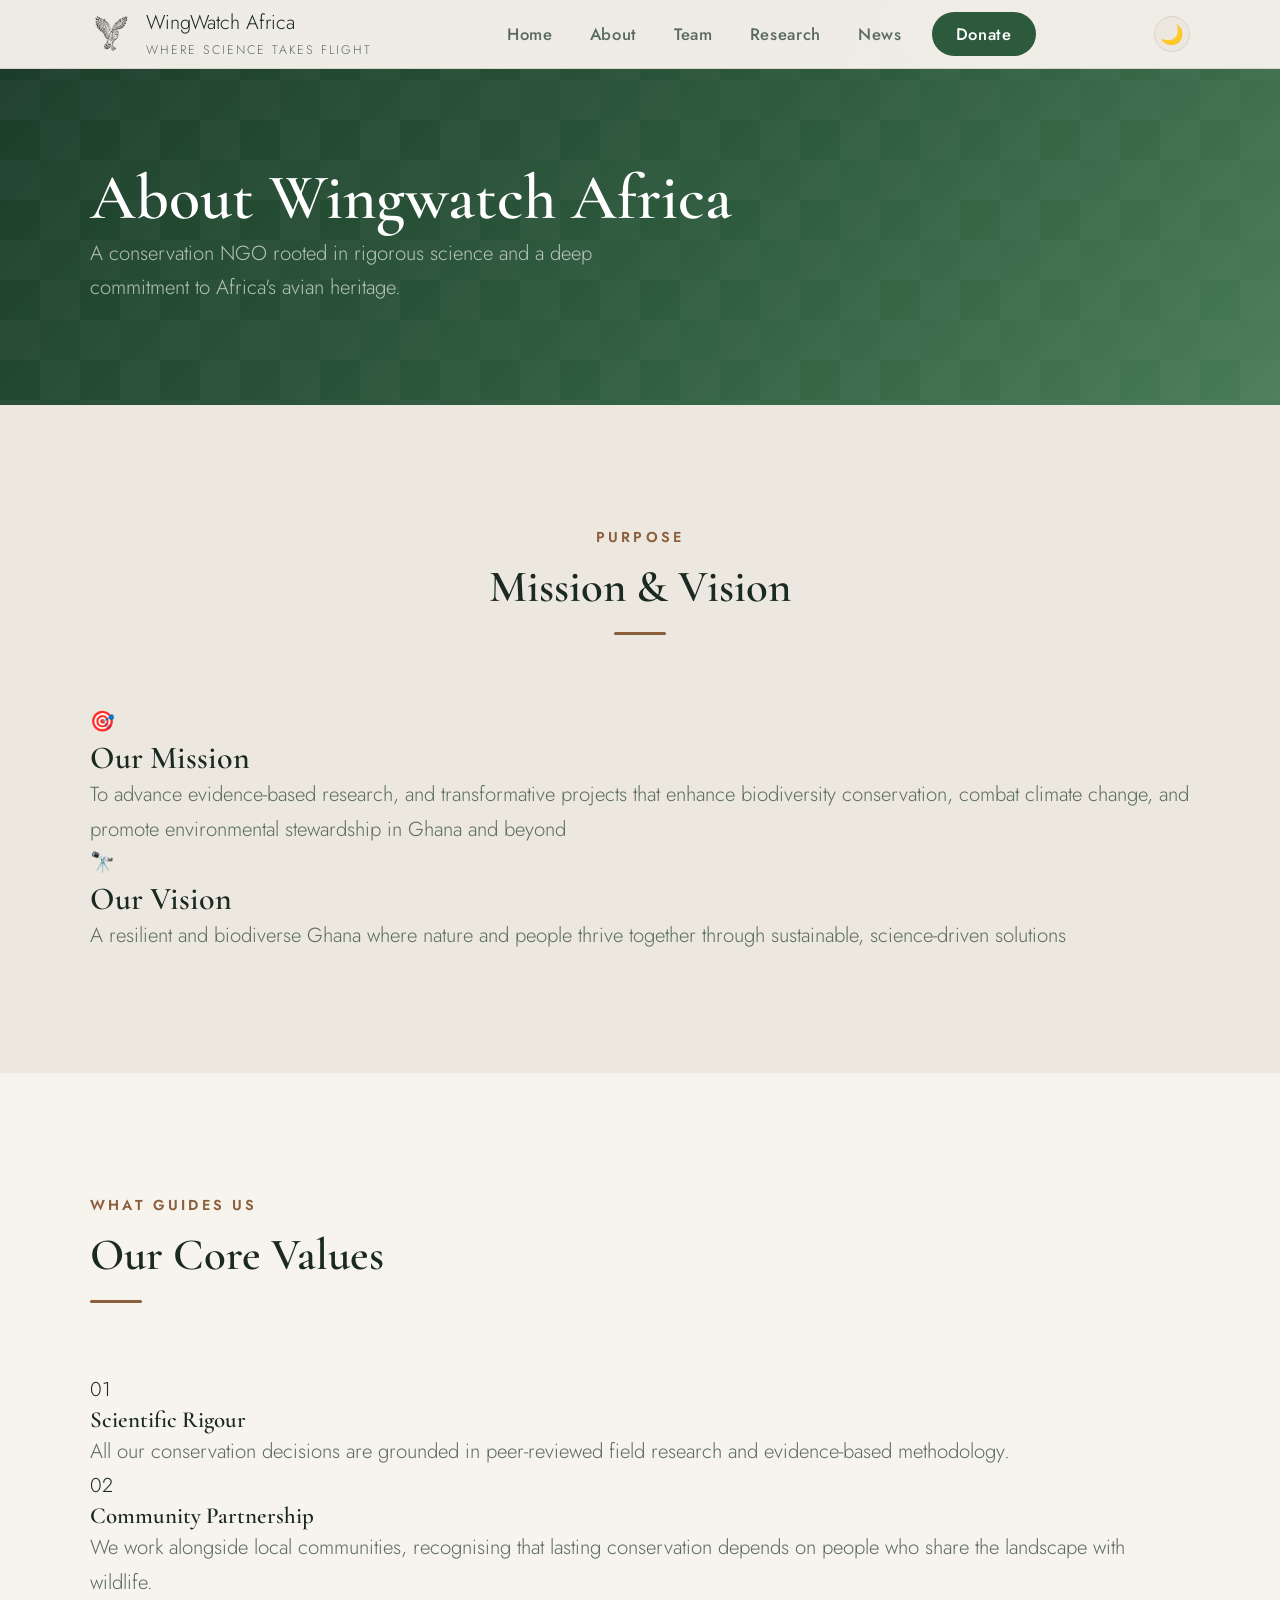
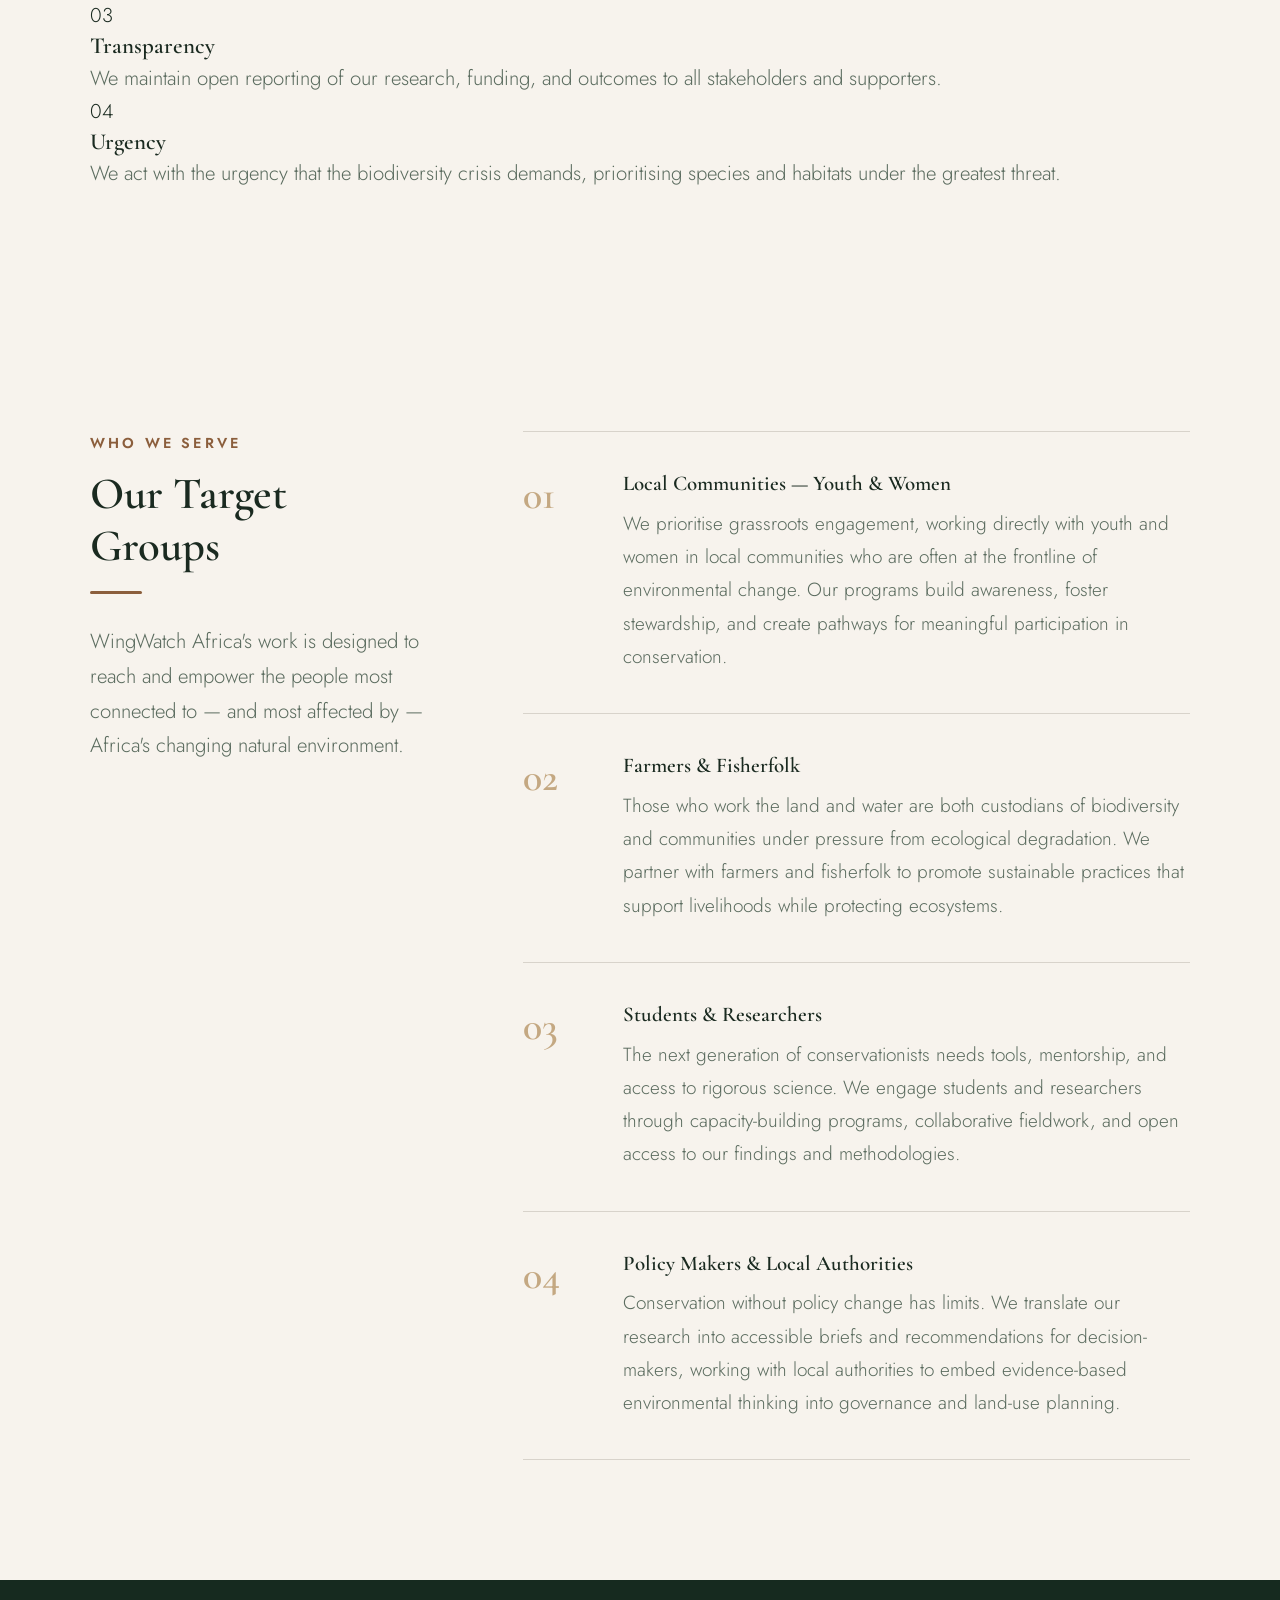
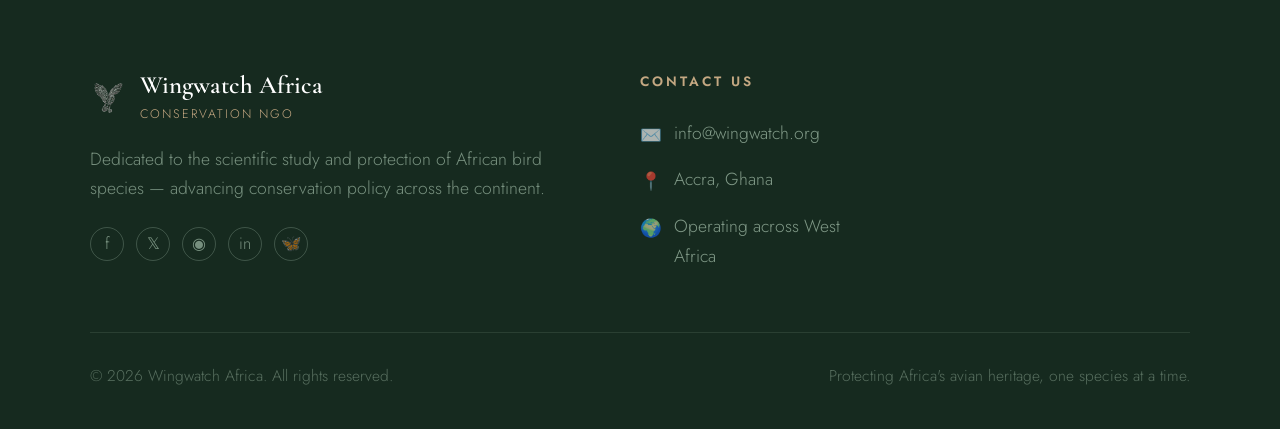
==== commit 80ce348e: "Socials" ====
--- a/about/index.html
+++ b/about/index.html
@@ -262,10 +262,11 @@
           </div>
           <p class="footer__tagline">Dedicated to the scientific study and protection of African bird species — advancing conservation policy across the continent.</p>
           <div class="footer__socials">
-            <a class="footer__social" href="#" aria-label="Facebook">f</a>
-            <a class="footer__social" href="#" aria-label="Twitter">𝕏</a>
+            <a class="footer__social" href="https://web.facebook.com/profile.php?id=61575583533810" aria-label="Facebook">f</a>
+            <a class="footer__social" href="https://x.com/wingwatchafrica" aria-label="Twitter">𝕏</a>
             <a class="footer__social" href="#" aria-label="Instagram">◉</a>
-            <a class="footer__social" href="#" aria-label="LinkedIn">in</a>
+            <a class="footer__social" href="https://www.linkedin.com/company/wingwatch-africa/about/?viewAsMember=true" aria-label="LinkedIn">in</a>
+            <a class="footer__social" href="https://bsky.app/profile/wingwatchafrica.bsky.social" aria-label="Bluesky">🦋</a>
           </div>
         </div>
         <div>
--- a/style.css
+++ b/style.css
@@ -2,8 +2,62 @@
    WINGWATCH AFRICA — Global Stylesheet
    Nature greens & earth tones | Cormorant Garamond + Jost
    ============================================================ */
-
-@import url('https://fonts.googleapis.com/css2?family=Cormorant+Garamond:ital,wght@0,300;0,400;0,600;0,700;1,300;1,400&family=Jost:wght@300;400;500;600&display=swap');
+   @font-face {
+     font-family: 'Cormorant Garamond';
+     src: url('../fonts/cormorant-garamond-v21-latin-300.woff2') format('woff2');
+     font-weight: 300;
+     font-style: normal;
+     font-display: block;
+   }
+   @font-face {
+     font-family: 'Cormorant Garamond';
+     src: url('../fonts/cormorant-garamond-v21-latin-300italic.woff2') format('woff2');
+     font-weight: 300;
+     font-style: italic;
+     font-display: block;
+   }
+   @font-face {
+     font-family: 'Cormorant Garamond';
+     src: url('../fonts/cormorant-garamond-v21-latin-600.woff2') format('woff2');
+     font-weight: 600;
+     font-style: normal;
+     font-display: block;
+   }
+   @font-face {
+     font-family: 'Cormorant Garamond';
+     src: url('../fonts/cormorant-garamond-v21-latin-600italic.woff2') format('woff2');
+     font-weight: 600;
+     font-style: italic;
+     font-display: block;
+   }
+   @font-face {
+     font-family: 'Cormorant Garamond';
+     src: url('../fonts/cormorant-garamond-v21-latin-700.woff2') format('woff2');
+     font-weight: 700;
+     font-style: normal;
+     font-display: block;
+   }
+   @font-face {
+     font-family: 'Jost';
+     src: url('../fonts/jost-v20-latin-300.woff2') format('woff2');
+     font-weight: 300;
+     font-style: normal;
+     font-display: block;
+   }
+   @font-face {
+     font-family: 'Jost';
+     src: url('../fonts/jost-v20-latin-500.woff2') format('woff2');
+     font-weight: 500;
+     font-style: normal;
+     font-display: block;
+   }
+   @font-face {
+     font-family: 'Jost';
+     src: url('../fonts/jost-v20-latin-600.woff2') format('woff2');
+     font-weight: 600;
+     font-style: normal;
+     font-display: block;
+   }
 
 :root {
   --primary:        #2d5a3d;
@@ -54,9 +108,10 @@
 }
 
 *, *::before, *::after { box-sizing: border-box; margin: 0; padding: 0; }
-html { scroll-behavior: smooth;  smooth; font-size: 20px;}
+html { scroll-behavior: smooth; font-size: 20px; }
 body {
   font-family: 'Jost', sans-serif;
+  font-weight: 300;
   background: var(--bg);
   color: var(--text);
   line-height: 1.7;
@@ -70,13 +125,15 @@
 /* Typography */
 h1,h2,h3,h4,h5 {
   font-family: 'Cormorant Garamond', serif;
+  font-weight: 600;
   line-height: 1.18;
   color: var(--text);
 }
-h1 { font-size: clamp(2.4rem,5vw,4.2rem); font-weight: 600; }
-h2 { font-size: clamp(1.8rem,3.5vw,2.9rem); font-weight: 600; }
-h3 { font-size: clamp(1.2rem,2.5vw,1.75rem); font-weight: 600; }
-h4 { font-size: 1.15rem; font-weight: 600; }
+h1 { font-size: clamp(2.4rem,5vw,4.2rem); }
+h2 { font-size: clamp(1.8rem,3.5vw,2.9rem); }
+h3 { font-size: clamp(1.2rem,2.5vw,1.75rem); }
+h4 { font-size: 1.15rem; }
+h5 { font-size: 1rem; }
 p  { color: var(--text-muted); font-weight: 300; font-size: 1.02rem; }
 
 /* Layout */
